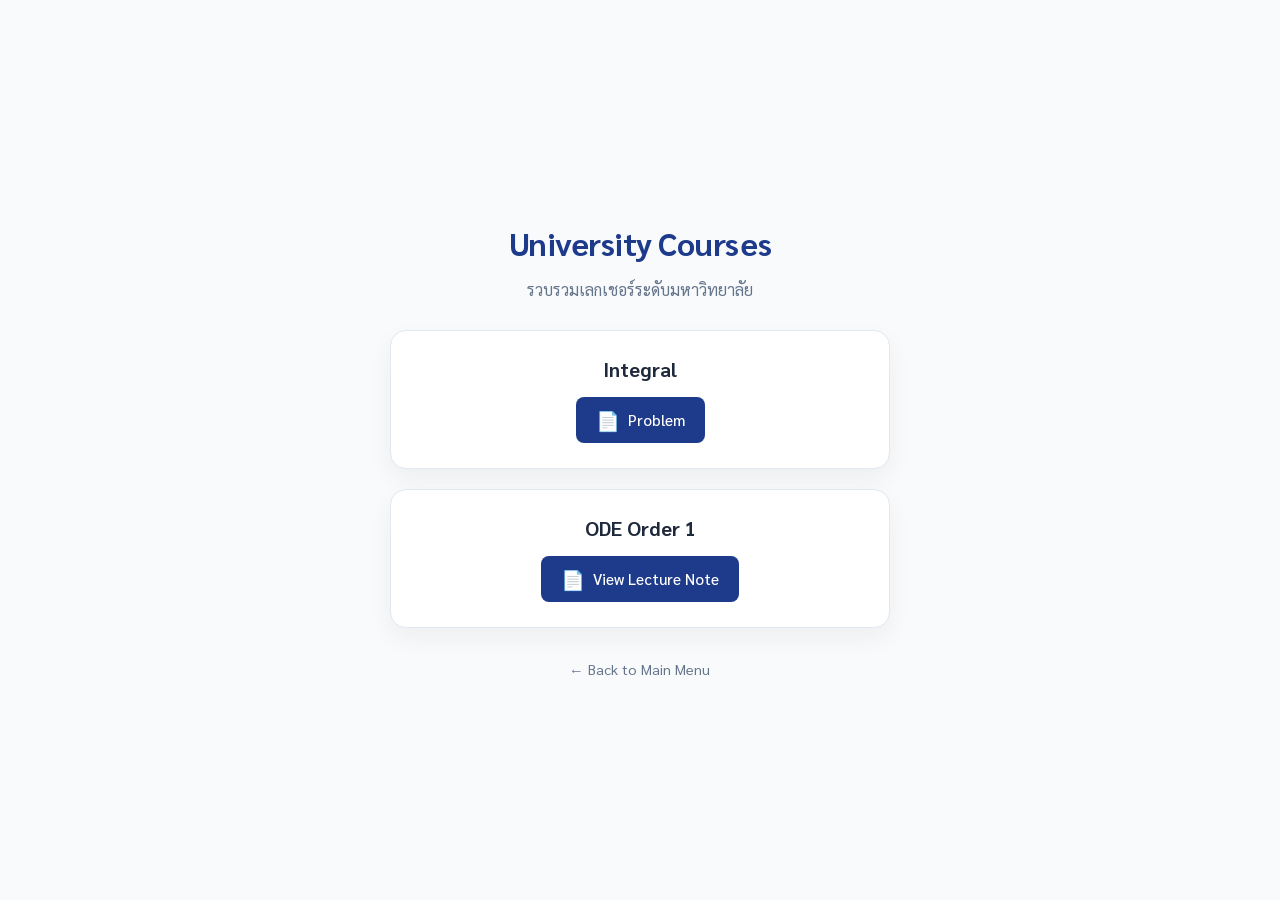
==== มหาวิทยาลัย.html @ 846ef5be "Add files via upload" ====
<!DOCTYPE html>
<html lang="th">
<head>
    <meta charset="UTF-8">
    <meta name="viewport" content="width=device-width, initial-scale=1.0">
    <title>University Lectures | Kantiverse</title>
    <link href="https://fonts.googleapis.com/css2?family=Sarabun:wght@300;400;700&family=Inter:wght@400;600&display=swap" rel="stylesheet">
    <style>
        :root {
            --primary-blue: #1e3a8a; /* สีน้ำเงินสไตล์มหาวิทยาลัย */
            --accent-blue: #3b82f6;
            --bg-light: #f8fafc;
            --text-main: #1e293b;
        }

        body {
            font-family: 'Sarabun', 'Inter', sans-serif;
            background-color: var(--bg-light);
            color: var(--text-main);
            margin: 0;
            display: flex;
            justify-content: center;
            align-items: center;
            min-height: 100vh;
        }

        .container {
            width: 90%;
            max-width: 500px;
            text-align: center;
        }

        .header-box {
            margin-bottom: 30px;
        }

        .header-box h1 {
            font-size: 2rem;
            color: var(--primary-blue);
            margin: 0;
            letter-spacing: -0.5px;
        }

        .lecture-card {
            background: white;
            padding: 25px;
            border-radius: 16px;
            box-shadow: 0 10px 25px rgba(0,0,0,0.05);
            margin-bottom: 20px;
            transition: all 0.3s ease;
            border: 1px solid #e2e8f0;
        }

        .lecture-card:hover {
            transform: translateY(-5px);
            box-shadow: 0 15px 30px rgba(0,0,0,0.1);
        }

        .subject-title {
            font-size: 1.25rem;
            font-weight: 700;
            margin-bottom: 15px;
            color: var(--text-main);
            display: block;
        }

        .download-link {
            display: inline-flex;
            align-items: center;
            gap: 8px;
            background-color: var(--primary-blue);
            color: white;
            text-decoration: none;
            padding: 10px 20px;
            border-radius: 8px;
            font-size: 0.95rem;
            font-weight: 500;
            transition: background 0.2s;
        }

        .download-link:hover {
            background-color: var(--accent-blue);
        }

        .back-nav {
            margin-top: 30px;
        }

        .back-nav a {
            color: #64748b;
            text-decoration: none;
            font-size: 0.9rem;
            display: inline-flex;
            align-items: center;
            gap: 5px;
            transition: color 0.2s;
        }

        .back-nav a:hover {
            color: var(--primary-blue);
        }

        /* ตกแต่งสัญลักษณ์แทนไฟล์ */
        .file-icon {
            font-size: 1.2rem;
        }
    </style>
</head>
<body>

    <div class="container">
        <div class="header-box">
            <h1>University Courses</h1>
            <p style="color: #64748b;">รวบรวมเลกเชอร์ระดับมหาวิทยาลัย</p>
        </div>

        <div class="lecture-card">
            <span class="subject-title">Integral</span>
            <a href="https://drive.google.com/file/d/1FIkZRfw_OsHrv6BW5Grwnc2y-StgGNKM/view?usp=drive_link" class="download-link" target="_blank">
                <span class="file-icon">📄</span> Problem
            </a>
        </div>

        <div class="lecture-card">
            <span class="subject-title">ODE Order 1</span>
            <a href="https://drive.google.com/file/d/1GILqhhvzXh1Y-eEn_QkeC_bEu3wWlFts/view?usp=sharing" class="download-link" target="_blank">
                <span class="file-icon">📄</span> View Lecture Note
            </a>
        </div>

        <nav class="back-nav">
            <a href="index.html">
                <span>←</span> Back to Main Menu
            </a>
        </nav>
    </div>

</body>
</html>
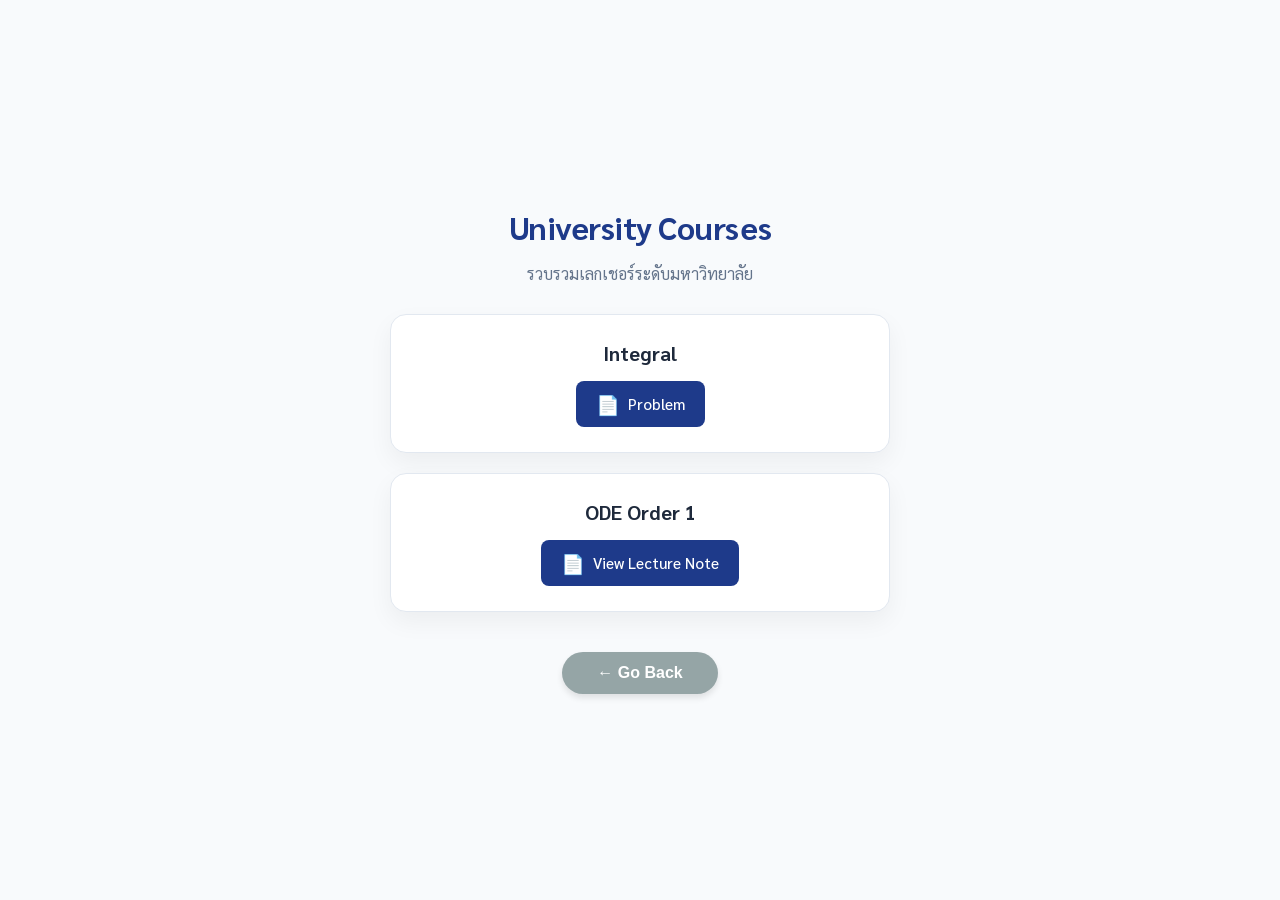
==== commit 7179ac4e: "Add files via upload" ====
--- a/มหาวิทยาลัย.html
+++ b/มหาวิทยาลัย.html
@@ -3,11 +3,11 @@
 <head>
     <meta charset="UTF-8">
     <meta name="viewport" content="width=device-width, initial-scale=1.0">
-    <title>University Lectures | Kantiverse</title>
+    <title>Kantiverse | University Lectures</title>
     <link href="https://fonts.googleapis.com/css2?family=Sarabun:wght@300;400;700&family=Inter:wght@400;600&display=swap" rel="stylesheet">
     <style>
         :root {
-            --primary-blue: #1e3a8a; /* สีน้ำเงินสไตล์มหาวิทยาลัย */
+            --primary-blue: #1e3a8a; 
             --accent-blue: #3b82f6;
             --bg-light: #f8fafc;
             --text-main: #1e293b;
@@ -28,6 +28,7 @@
             width: 90%;
             max-width: 500px;
             text-align: center;
+            padding: 40px 0;
         }
 
         .header-box {
@@ -82,25 +83,37 @@
             background-color: var(--accent-blue);
         }
 
-        .back-nav {
-            margin-top: 30px;
+        /* --- ปรับปรุงปุ่ม Go Back ให้เหมือนกัน --- */
+        .back-btn-container {
+            margin-top: 40px;
+            text-align: center;
         }
 
-        .back-nav a {
-            color: #64748b;
-            text-decoration: none;
-            font-size: 0.9rem;
-            display: inline-flex;
-            align-items: center;
-            gap: 5px;
-            transition: color 0.2s;
+        .back-btn {
+            background-color: #95a5a6; /* สีเทาสไตล์เดียวกับหน้าอื่น */
+            border: none;
+            padding: 0; 
+            border-radius: 50px;
+            transition: all 0.3s ease;
+            box-shadow: 0 4px 6px rgba(0,0,0,0.1);
+            display: inline-block;
         }
 
-        .back-nav a:hover {
-            color: var(--primary-blue);
+        .back-btn:hover {
+            background-color: #7f8c8d;
+            transform: translateY(-2px);
+            box-shadow: 0 6px 12px rgba(0,0,0,0.15);
         }
 
-        /* ตกแต่งสัญลักษณ์แทนไฟล์ */
+        .back-btn a {
+            color: white;
+            text-decoration: none;
+            font-weight: bold;
+            font-size: 1rem;
+            display: block;
+            padding: 12px 35px;
+        }
+
         .file-icon {
             font-size: 1.2rem;
         }
@@ -128,11 +141,11 @@
             </a>
         </div>
 
-        <nav class="back-nav">
-            <a href="index.html">
-                <span>←</span> Back to Main Menu
-            </a>
-        </nav>
+        <div class="back-btn-container">
+            <button class="back-btn">
+                <a href="index.html">← Go Back</a>
+            </button>
+        </div>
     </div>
 
 </body>
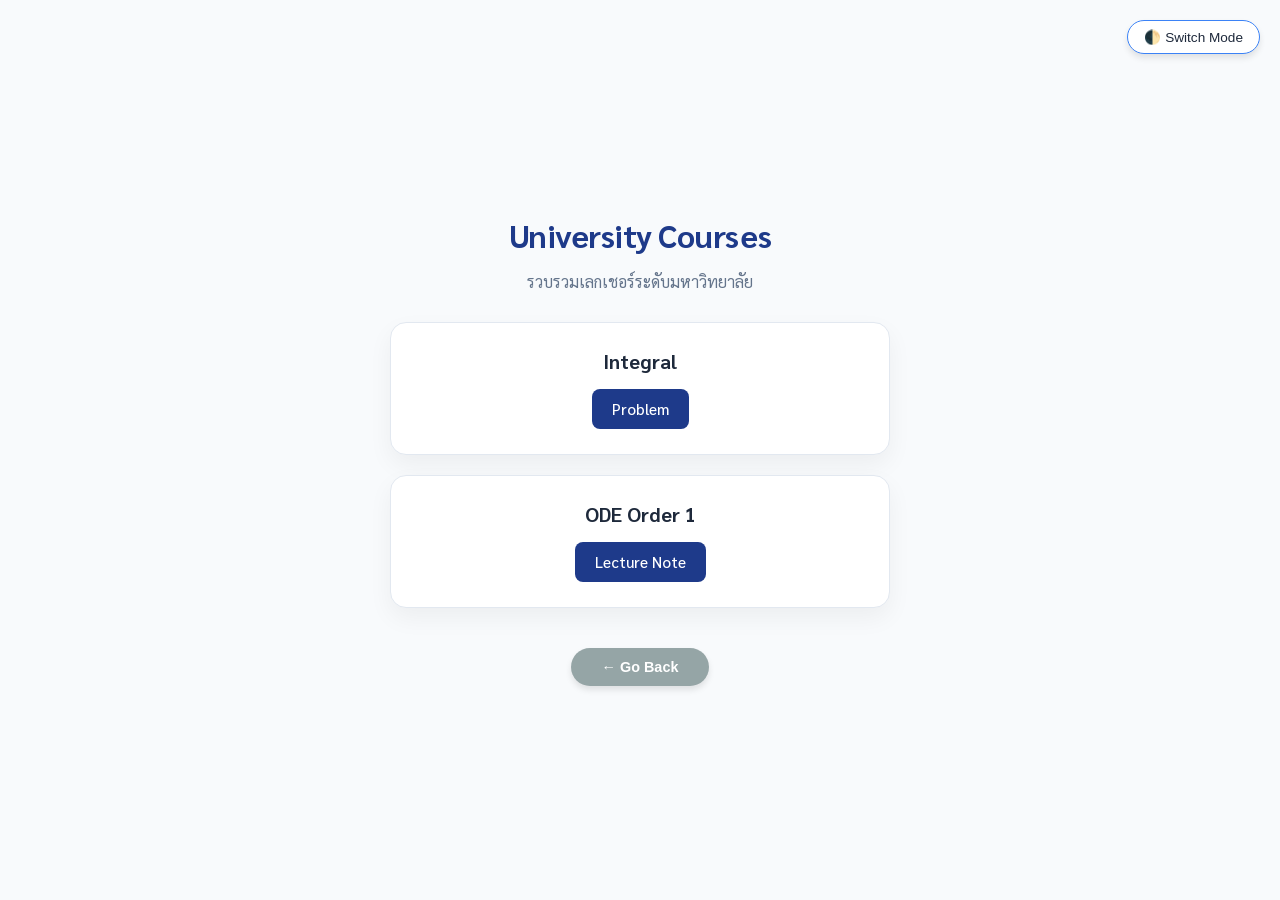
==== commit 705f5f61: "Add files via upload" ====
--- a/มหาวิทยาลัย.html
+++ b/มหาวิทยาลัย.html
@@ -6,22 +6,53 @@
     <title>Kantiverse | University Lectures</title>
     <link href="https://fonts.googleapis.com/css2?family=Sarabun:wght@300;400;700&family=Inter:wght@400;600&display=swap" rel="stylesheet">
     <style>
+        /* --- 1. ระบบ Variable สำหรับสลับสี --- */
         :root {
             --primary-blue: #1e3a8a; 
             --accent-blue: #3b82f6;
-            --bg-light: #f8fafc;
+            --bg-color: #f8fafc;
+            --card-bg: #ffffff;
             --text-main: #1e293b;
+            --text-sub: #64748b;
+            --border-color: #e2e8f0;
+        }
+
+        [data-theme="dark"] {
+            --primary-blue: #60a5fa; 
+            --accent-blue: #3b82f6;
+            --bg-color: #1a1a1a;
+            --card-bg: #2d2d2d;
+            --text-main: #f1f5f9;
+            --text-sub: #94a3b8;
+            --border-color: #444;
         }
 
         body {
             font-family: 'Sarabun', 'Inter', sans-serif;
-            background-color: var(--bg-light);
+            background-color: var(--bg-color);
             color: var(--text-main);
             margin: 0;
             display: flex;
             justify-content: center;
             align-items: center;
             min-height: 100vh;
+            transition: all 0.3s ease;
+        }
+
+        /* ปุ่มสลับโหมด (ใส่ไว้เพื่อให้กดจากหน้านี้ได้ด้วย) */
+        #theme-toggle {
+            position: fixed;
+            top: 20px;
+            right: 20px;
+            z-index: 1000;
+            padding: 8px 16px;
+            border-radius: 20px;
+            border: 1px solid var(--accent-blue);
+            background: var(--card-bg);
+            color: var(--text-main);
+            cursor: pointer;
+            font-size: 0.85rem;
+            box-shadow: 0 4px 6px rgba(0,0,0,0.1);
         }
 
         .container {
@@ -43,18 +74,18 @@
         }
 
         .lecture-card {
-            background: white;
+            background: var(--card-bg);
             padding: 25px;
             border-radius: 16px;
             box-shadow: 0 10px 25px rgba(0,0,0,0.05);
             margin-bottom: 20px;
             transition: all 0.3s ease;
-            border: 1px solid #e2e8f0;
+            border: 1px solid var(--border-color);
         }
 
         .lecture-card:hover {
             transform: translateY(-5px);
-            box-shadow: 0 15px 30px rgba(0,0,0,0.1);
+            box-shadow: 0 15px 30px rgba(0,0,0,0.15);
         }
 
         .subject-title {
@@ -70,7 +101,7 @@
             align-items: center;
             gap: 8px;
             background-color: var(--primary-blue);
-            color: white;
+            color: #ffffff;
             text-decoration: none;
             padding: 10px 20px;
             border-radius: 8px;
@@ -79,24 +110,29 @@
             transition: background 0.2s;
         }
 
+        [data-theme="dark"] .download-link {
+            color: #000; /* ในโหมดมืด ปุ่มสีสว่างขึ้น ตัวอักษรควรเข้ม */
+            background-color: var(--primary-blue);
+        }
+
         .download-link:hover {
-            background-color: var(--accent-blue);
-        }
-
-        /* --- ปรับปรุงปุ่ม Go Back ให้เหมือนกัน --- */
+            opacity: 0.9;
+            transform: scale(1.02);
+        }
+
+        /* --- ปรับปรุงปุ่ม Go Back ให้กะทัดรัดพอดีข้อความ --- */
         .back-btn-container {
             margin-top: 40px;
             text-align: center;
         }
 
         .back-btn {
-            background-color: #95a5a6; /* สีเทาสไตล์เดียวกับหน้าอื่น */
+            background-color: #95a5a6;
             border: none;
-            padding: 0; 
             border-radius: 50px;
             transition: all 0.3s ease;
             box-shadow: 0 4px 6px rgba(0,0,0,0.1);
-            display: inline-block;
+            display: inline-block; /* ทำให้กว้างเท่าเนื้อหา */
         }
 
         .back-btn:hover {
@@ -109,9 +145,9 @@
             color: white;
             text-decoration: none;
             font-weight: bold;
-            font-size: 1rem;
+            font-size: 0.9rem;
             display: block;
-            padding: 12px 35px;
+            padding: 10px 25px; /* ปรับขนาดให้เล็กลงกะทัดรัด */
         }
 
         .file-icon {
@@ -121,23 +157,25 @@
 </head>
 <body>
 
+    <button id="theme-toggle">🌓 Switch Mode</button>
+
     <div class="container">
         <div class="header-box">
             <h1>University Courses</h1>
-            <p style="color: #64748b;">รวบรวมเลกเชอร์ระดับมหาวิทยาลัย</p>
+            <p style="color: var(--text-sub);">รวบรวมเลกเชอร์ระดับมหาวิทยาลัย</p>
         </div>
 
         <div class="lecture-card">
             <span class="subject-title">Integral</span>
             <a href="https://drive.google.com/file/d/1FIkZRfw_OsHrv6BW5Grwnc2y-StgGNKM/view?usp=drive_link" class="download-link" target="_blank">
-                <span class="file-icon">📄</span> Problem
+                 Problem
             </a>
         </div>
 
         <div class="lecture-card">
             <span class="subject-title">ODE Order 1</span>
             <a href="https://drive.google.com/file/d/1GILqhhvzXh1Y-eEn_QkeC_bEu3wWlFts/view?usp=sharing" class="download-link" target="_blank">
-                <span class="file-icon">📄</span> View Lecture Note
+                 Lecture Note
             </a>
         </div>
 
@@ -148,5 +186,23 @@
         </div>
     </div>
 
+    <script>
+        const toggleBtn = document.getElementById('theme-toggle');
+        
+        function applyTheme() {
+            const savedTheme = localStorage.getItem('theme') || 'light';
+            document.documentElement.setAttribute('data-theme', savedTheme);
+        }
+
+        applyTheme();
+
+        toggleBtn.addEventListener('click', () => {
+            let currentTheme = document.documentElement.getAttribute('data-theme');
+            let newTheme = currentTheme === 'dark' ? 'light' : 'dark';
+            
+            document.documentElement.setAttribute('data-theme', newTheme);
+            localStorage.setItem('theme', newTheme);
+        });
+    </script>
 </body>
 </html>
